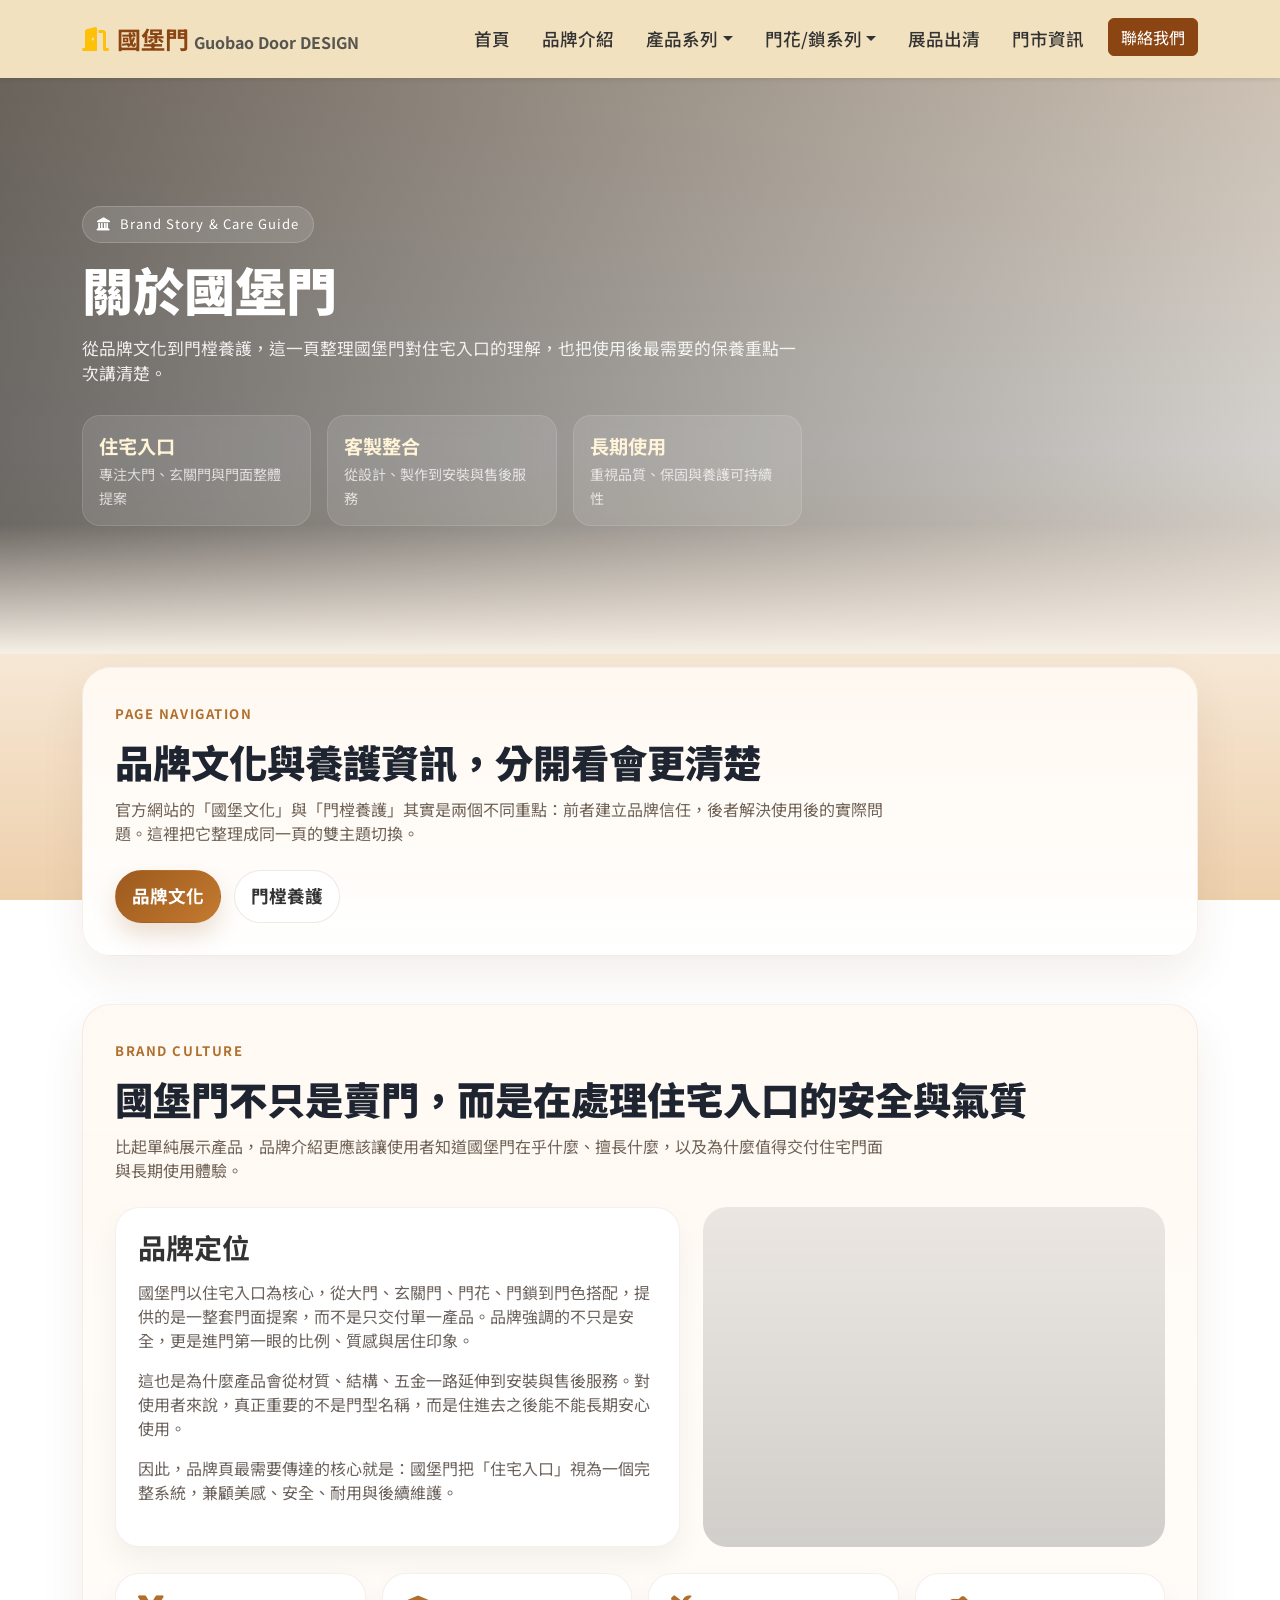
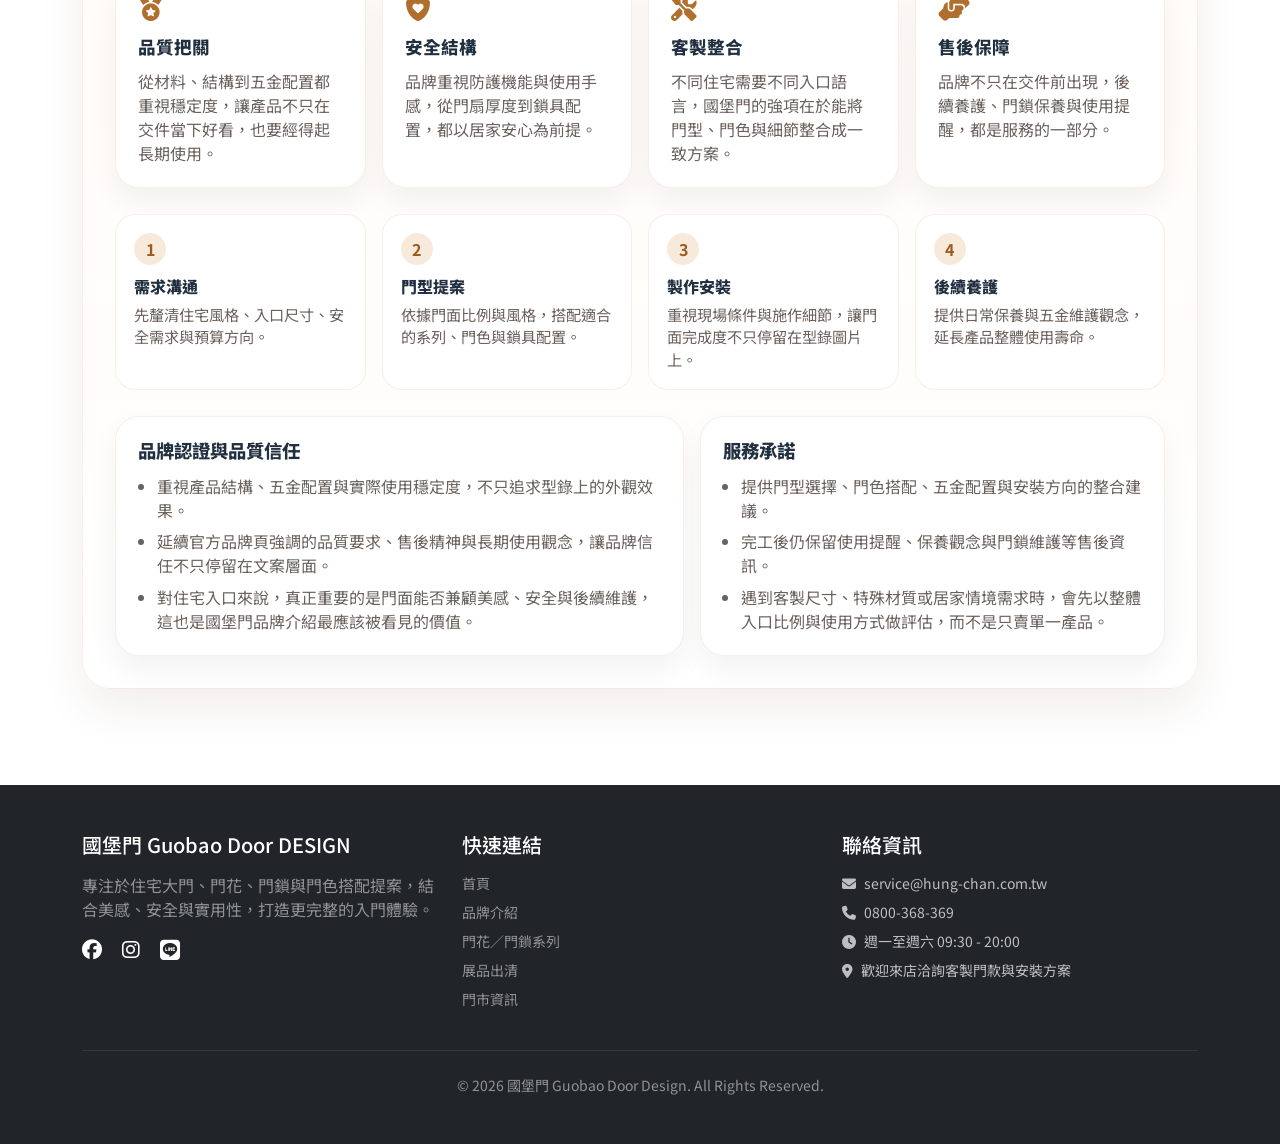
==== 品牌介紹.html @ 3e799847 "Initial website update" ====
<!DOCTYPE html>
<html lang="zh-TW">
<head>
    <meta charset="UTF-8">
    <meta name="viewport" content="width=device-width, initial-scale=1.0">
    <title>品牌介紹與養護 - 國堡門</title>
    <link href="https://cdn.jsdelivr.net/npm/bootstrap@5.3.0/dist/css/bootstrap.min.css" rel="stylesheet">
    <link rel="stylesheet" href="https://cdnjs.cloudflare.com/ajax/libs/font-awesome/6.4.0/css/all.min.css">
    <link href="https://fonts.googleapis.com/css2?family=Noto+Sans+TC:wght@300;400;500;700;900&display=swap" rel="stylesheet">
    <link rel="stylesheet" href="styles.css">
    <style>
        .brand-hero {
            min-height: 64vh;
            position: relative;
            display: flex;
            align-items: center;
            background:
                linear-gradient(90deg, rgba(21, 18, 16, 0.62), rgba(21, 18, 16, 0.18)),
                url('https://hung-chan.com.tw/media/k2/items/cache/24d767ce6c156eb07b1fc26c266211f5_XL.jpg') center center / cover no-repeat;
        }

        .brand-hero::after {
            content: "";
            position: absolute;
            inset: auto 0 0 0;
            height: 130px;
            background: linear-gradient(180deg, rgba(255,255,255,0), rgba(247,240,231,1));
        }

        .brand-hero-content {
            position: relative;
            z-index: 1;
            color: #fff;
            max-width: 720px;
        }

        .eyebrow {
            display: inline-flex;
            align-items: center;
            gap: 0.55rem;
            padding: 0.48rem 0.88rem;
            border-radius: 999px;
            background: rgba(255,255,255,0.12);
            border: 1px solid rgba(255,255,255,0.18);
            font-size: 0.82rem;
            letter-spacing: 0.08em;
            margin-bottom: 1rem;
        }

        .brand-hero-content h1 {
            font-size: clamp(2.5rem, 4vw, 4rem);
            font-weight: 900;
            margin-bottom: 1rem;
        }

        .brand-hero-content p {
            color: rgba(255,255,255,0.88);
            font-size: 1.05rem;
            margin-bottom: 1.6rem;
        }

        .brand-metrics {
            display: grid;
            grid-template-columns: repeat(3, minmax(0, 1fr));
            gap: 1rem;
            margin-top: 1.8rem;
        }

        .brand-metric {
            background: rgba(255,255,255,0.1);
            border: 1px solid rgba(255,255,255,0.12);
            backdrop-filter: blur(10px);
            border-radius: 18px;
            padding: 1rem;
        }

        .brand-metric strong {
            display: block;
            color: #fff3d8;
            font-size: 1.2rem;
        }

        .brand-metric span {
            color: rgba(255,255,255,0.72);
            font-size: 0.88rem;
        }

        .brand-shell {
            margin-top: -2.2rem;
            position: relative;
            z-index: 2;
        }

        .brand-panel,
        .brand-section {
            background: linear-gradient(180deg, rgba(255,249,242,0.96), rgba(255,255,255,0.98));
            border-radius: 28px;
            padding: 2rem;
            box-shadow: 0 20px 45px rgba(89, 56, 31, 0.08);
            border: 1px solid rgba(139, 69, 19, 0.08);
        }

        .section-kicker {
            color: #b06f2d;
            font-size: 0.82rem;
            letter-spacing: 0.12em;
            text-transform: uppercase;
            font-weight: 700;
            display: inline-block;
            margin-bottom: 0.9rem;
        }

        .section-title-lg {
            font-size: clamp(1.9rem, 3vw, 2.8rem);
            font-weight: 900;
            color: #1f2530;
            margin-bottom: 0.8rem;
        }

        .section-lead {
            color: #6f6256;
            max-width: 780px;
        }

        .brand-tabs {
            display: flex;
            flex-wrap: wrap;
            gap: 0.8rem;
            margin-top: 1.6rem;
        }

        .brand-tabs .nav-link {
            border-radius: 999px;
            border: 1px solid rgba(139, 69, 19, 0.12);
            background: #fff;
            color: #7a5a3b;
            font-weight: 700;
            padding: 0.75rem 1.15rem;
        }

        .brand-tabs .nav-link.active {
            background: linear-gradient(135deg, #9c5a1e, #c47a2f);
            color: #fff !important;
            border-color: transparent;
            box-shadow: 0 12px 24px rgba(156, 90, 30, 0.2);
        }

        .story-grid {
            display: grid;
            grid-template-columns: 1.1fr 0.9fr;
            gap: 1.4rem;
            margin-top: 1.6rem;
        }

        .story-card,
        .value-card,
        .care-card,
        .note-card {
            background: #fff;
            border-radius: 24px;
            border: 1px solid rgba(139, 69, 19, 0.08);
            box-shadow: 0 14px 30px rgba(0,0,0,0.05);
            padding: 1.4rem;
            height: 100%;
        }

        .story-visual {
            min-height: 100%;
            background:
                linear-gradient(180deg, rgba(0,0,0,0.08), rgba(0,0,0,0.18)),
                url('https://hung-chan.com.tw/media/k2/items/cache/24d767ce6c156eb07b1fc26c266211f5_XL.jpg') center center / cover no-repeat;
            border-radius: 24px;
            min-height: 340px;
        }

        .value-grid,
        .care-grid {
            display: grid;
            grid-template-columns: repeat(4, minmax(0, 1fr));
            gap: 1rem;
            margin-top: 1.6rem;
        }

        .value-card i,
        .care-card i,
        .note-card i {
            font-size: 1.6rem;
            color: #b06f2d;
            margin-bottom: 0.9rem;
        }

        .value-card h3,
        .care-card h3,
        .note-card h3 {
            font-size: 1.1rem;
            font-weight: 800;
            color: #213040;
            margin-bottom: 0.7rem;
        }

        .value-card p,
        .care-card p,
        .note-card p,
        .story-card p {
            color: #6b625d;
            margin-bottom: 0;
        }

        .process-strip {
            display: grid;
            grid-template-columns: repeat(4, minmax(0, 1fr));
            gap: 1rem;
            margin-top: 1.6rem;
        }

        .process-step {
            background: #fff;
            border-radius: 20px;
            padding: 1.15rem;
            border: 1px solid rgba(139, 69, 19, 0.08);
        }

        .process-step strong {
            display: inline-flex;
            align-items: center;
            justify-content: center;
            width: 2rem;
            height: 2rem;
            border-radius: 999px;
            background: #f7eadb;
            color: #9c5a1e;
            margin-bottom: 0.75rem;
        }

        .process-step h4 {
            font-size: 1rem;
            font-weight: 800;
            color: #213040;
            margin-bottom: 0.4rem;
        }

        .process-step p {
            color: #6b625d;
            margin-bottom: 0;
            font-size: 0.95rem;
        }

        .trust-grid {
            display: grid;
            grid-template-columns: 1.1fr 0.9fr;
            gap: 1rem;
            margin-top: 1.6rem;
        }

        .trust-card {
            background: #fff;
            border-radius: 24px;
            border: 1px solid rgba(139, 69, 19, 0.08);
            box-shadow: 0 14px 30px rgba(0,0,0,0.05);
            padding: 1.4rem;
            height: 100%;
        }

        .trust-card h3 {
            font-size: 1.15rem;
            font-weight: 800;
            color: #213040;
            margin-bottom: 0.8rem;
        }

        .trust-list {
            margin: 0;
            padding-left: 1.15rem;
            color: #6b625d;
        }

        .trust-list li + li {
            margin-top: 0.45rem;
        }

        .care-grid {
            grid-template-columns: repeat(2, minmax(0, 1fr));
        }

        .care-list {
            margin: 0;
            padding-left: 1.15rem;
            color: #6b625d;
        }

        .care-list li + li {
            margin-top: 0.45rem;
        }

        .note-grid {
            display: grid;
            grid-template-columns: repeat(2, minmax(0, 1fr));
            gap: 1rem;
            margin-top: 1.4rem;
        }

        @media (max-width: 991.98px) {
            .brand-metrics,
            .value-grid,
            .process-strip,
            .care-grid,
            .note-grid,
            .story-grid,
            .trust-grid {
                grid-template-columns: repeat(2, minmax(0, 1fr));
            }

            .story-grid {
                grid-template-columns: 1fr;
            }
        }

        @media (max-width: 767.98px) {
            .brand-metrics,
            .value-grid,
            .process-strip,
            .care-grid,
            .note-grid,
            .trust-grid {
                grid-template-columns: 1fr;
            }

            .brand-panel,
            .brand-section {
                padding: 1.35rem;
                border-radius: 22px;
            }

            .story-visual {
                min-height: 240px;
            }
        }
    </style>
</head>
<body>
    <nav class="navbar navbar-expand-lg navbar-light bg-light sticky-top shadow-sm">
        <div class="container">
            <a class="navbar-brand d-flex align-items-center" href="index.html">
                <i class="fas fa-door-open me-2 text-warning"></i>
                <span>國堡門 <small class="text-muted fs-6">Guobao Door DESIGN</small></span>
            </a>
            <button class="navbar-toggler" type="button" data-bs-toggle="collapse" data-bs-target="#navbarNav" aria-controls="navbarNav" aria-expanded="false" aria-label="Toggle navigation">
                <span class="navbar-toggler-icon"></span>
            </button>
            <div class="collapse navbar-collapse" id="navbarNav">
                <ul class="navbar-nav ms-auto">
                    <li class="nav-item"><a class="nav-link" href="index.html">首頁</a></li>
                    <li class="nav-item"><a class="nav-link active" href="品牌介紹.html">品牌介紹</a></li>
                    <li class="nav-item dropdown">
                        <a class="nav-link dropdown-toggle" href="產品系列.html" id="navbarDropdown" role="button" data-bs-toggle="dropdown" aria-expanded="false">產品系列</a>
                        <ul class="dropdown-menu product-series-menu" aria-labelledby="navbarDropdown">
                            <li><a class="dropdown-item" href="雙玄關門A系列.html">雙玄關門系列A系列</a></li>
                            <li><a class="dropdown-item" href="雙玄關門D系列.html">雙玄關門系列D系列</a></li>
                            <li><a class="dropdown-item" href="雙玄關門系列.html">雙玄關門系列</a></li>
                            <li><a class="dropdown-item" href="產品系列.html#double-window-series">雙玄關門雙視窗系列</a></li>
                            <li><a class="dropdown-item" href="產品系列.html#waterproof-series">防水防污門系列</a></li>
                            <li><a class="dropdown-item" href="產品系列.html#steel-series">鋼製壓板門系列</a></li>
                            <li><a class="dropdown-item" href="產品系列.html#louver-series">百頁通風門系列</a></li>
                            <li><a class="dropdown-item" href="產品系列.html#japanese-series">日式玄關門系列</a></li>
                            <li><a class="dropdown-item" href="產品系列.html#stone-series">石材玄關門系列</a></li>
                            <li><a class="dropdown-item" href="產品系列.html#carving-series">烤漆精雕門系列</a></li>
                            <li><a class="dropdown-item" href="產品系列.html#louvre-series">羅浮宮浮雕門系列</a></li>
                            <li><a class="dropdown-item" href="產品系列.html#door-in-door-series">門中門系列</a></li>
                            <li><a class="dropdown-item" href="產品系列.html#tech-wood-series">科技實木門系列</a></li>
                            <li><a class="dropdown-item" href="產品系列.html#natural-wood-series">天然實木門系列</a></li>
                            <li><a class="dropdown-item" href="產品系列.html#carbon-series">碳纖防爆門系列</a></li>
                            <li><a class="dropdown-item" href="產品系列.html#smdoor-series">雙茂門</a></li>
                        </ul>
                    </li>
                    <li class="nav-item dropdown">
                        <a class="nav-link dropdown-toggle" href="#" id="navbarDropdownDoorLock" role="button" data-bs-toggle="dropdown" aria-expanded="false">門花/鎖系列</a>
                        <ul class="dropdown-menu dropdown-menu-end" aria-labelledby="navbarDropdownDoorLock">
                            <li><a class="dropdown-item" href="門花鎖系列.html">門花系列</a></li>
                            <li><a class="dropdown-item" href="門鎖系列.html">門鎖系列</a></li>
                            <li><a class="dropdown-item" href="門色總覽.html">門色總覽</a></li>
                        </ul>
                    </li>
                    <li class="nav-item"><a class="nav-link" href="展品出清.html">展品出清</a></li>
                    <li class="nav-item"><a class="nav-link" href="聯絡我們.html">門市資訊</a></li>
                    <li class="nav-item"><a class="btn btn-primary-custom ms-2" href="聯絡我們.html">聯絡我們</a></li>
                </ul>
            </div>
        </div>
    </nav>

    <header class="brand-hero">
        <div class="container">
            <div class="brand-hero-content">
                <span class="eyebrow"><i class="fas fa-landmark"></i> Brand Story & Care Guide</span>
                <h1>關於國堡門</h1>
                <p>從品牌文化到門樘養護，這一頁整理國堡門對住宅入口的理解，也把使用後最需要的保養重點一次講清楚。</p>
                <div class="brand-metrics">
                    <div class="brand-metric">
                        <strong>住宅入口</strong>
                        <span>專注大門、玄關門與門面整體提案</span>
                    </div>
                    <div class="brand-metric">
                        <strong>客製整合</strong>
                        <span>從設計、製作到安裝與售後服務</span>
                    </div>
                    <div class="brand-metric">
                        <strong>長期使用</strong>
                        <span>重視品質、保固與養護可持續性</span>
                    </div>
                </div>
            </div>
        </div>
    </header>

    <main class="container py-5 brand-shell">
        <section class="brand-panel mb-5">
            <span class="section-kicker">Page Navigation</span>
            <h2 class="section-title-lg">品牌文化與養護資訊，分開看會更清楚</h2>
            <p class="section-lead mb-0">官方網站的「國堡文化」與「門樘養護」其實是兩個不同重點：前者建立品牌信任，後者解決使用後的實際問題。這裡把它整理成同一頁的雙主題切換。</p>
            <ul class="nav brand-tabs" id="brandTabs" role="tablist">
                <li class="nav-item" role="presentation">
                    <button class="nav-link active" id="culture-tab" data-bs-toggle="pill" data-bs-target="#culture-pane" type="button" role="tab" aria-controls="culture-pane" aria-selected="true">品牌文化</button>
                </li>
                <li class="nav-item" role="presentation">
                    <button class="nav-link" id="care-tab" data-bs-toggle="pill" data-bs-target="#care-pane" type="button" role="tab" aria-controls="care-pane" aria-selected="false">門樘養護</button>
                </li>
            </ul>
        </section>

        <div class="tab-content">
            <section class="tab-pane fade show active brand-section mb-5" id="culture-pane" role="tabpanel" aria-labelledby="culture-tab" tabindex="0">
                <span class="section-kicker">Brand Culture</span>
                <h2 class="section-title-lg">國堡門不只是賣門，而是在處理住宅入口的安全與氣質</h2>
                <p class="section-lead">比起單純展示產品，品牌介紹更應該讓使用者知道國堡門在乎什麼、擅長什麼，以及為什麼值得交付住宅門面與長期使用體驗。</p>

                <div class="story-grid">
                    <article class="story-card">
                        <h3 class="fw-bold mb-3">品牌定位</h3>
                        <p class="mb-3">國堡門以住宅入口為核心，從大門、玄關門、門花、門鎖到門色搭配，提供的是一整套門面提案，而不是只交付單一產品。品牌強調的不只是安全，更是進門第一眼的比例、質感與居住印象。</p>
                        <p class="mb-3">這也是為什麼產品會從材質、結構、五金一路延伸到安裝與售後服務。對使用者來說，真正重要的不是門型名稱，而是住進去之後能不能長期安心使用。</p>
                        <p>因此，品牌頁最需要傳達的核心就是：國堡門把「住宅入口」視為一個完整系統，兼顧美感、安全、耐用與後續維護。</p>
                    </article>
                    <div class="story-visual"></div>
                </div>

                <div class="value-grid">
                    <article class="value-card">
                        <i class="fas fa-medal"></i>
                        <h3>品質把關</h3>
                        <p>從材料、結構到五金配置都重視穩定度，讓產品不只在交件當下好看，也要經得起長期使用。</p>
                    </article>
                    <article class="value-card">
                        <i class="fas fa-shield-heart"></i>
                        <h3>安全結構</h3>
                        <p>品牌重視防護機能與使用手感，從門扇厚度到鎖具配置，都以居家安心為前提。</p>
                    </article>
                    <article class="value-card">
                        <i class="fas fa-screwdriver-wrench"></i>
                        <h3>客製整合</h3>
                        <p>不同住宅需要不同入口語言，國堡門的強項在於能將門型、門色與細節整合成一致方案。</p>
                    </article>
                    <article class="value-card">
                        <i class="fas fa-handshake-angle"></i>
                        <h3>售後保障</h3>
                        <p>品牌不只在交件前出現，後續養護、門鎖保養與使用提醒，都是服務的一部分。</p>
                    </article>
                </div>

                <div class="process-strip">
                    <article class="process-step">
                        <strong>1</strong>
                        <h4>需求溝通</h4>
                        <p>先釐清住宅風格、入口尺寸、安全需求與預算方向。</p>
                    </article>
                    <article class="process-step">
                        <strong>2</strong>
                        <h4>門型提案</h4>
                        <p>依據門面比例與風格，搭配適合的系列、門色與鎖具配置。</p>
                    </article>
                    <article class="process-step">
                        <strong>3</strong>
                        <h4>製作安裝</h4>
                        <p>重視現場條件與施作細節，讓門面完成度不只停留在型錄圖片上。</p>
                    </article>
                    <article class="process-step">
                        <strong>4</strong>
                        <h4>後續養護</h4>
                        <p>提供日常保養與五金維護觀念，延長產品整體使用壽命。</p>
                    </article>
                </div>

                <div class="trust-grid">
                    <article class="trust-card">
                        <h3>品牌認證與品質信任</h3>
                        <ul class="trust-list">
                            <li>重視產品結構、五金配置與實際使用穩定度，不只追求型錄上的外觀效果。</li>
                            <li>延續官方品牌頁強調的品質要求、售後精神與長期使用觀念，讓品牌信任不只停留在文案層面。</li>
                            <li>對住宅入口來說，真正重要的是門面能否兼顧美感、安全與後續維護，這也是國堡門品牌介紹最應該被看見的價值。</li>
                        </ul>
                    </article>
                    <article class="trust-card">
                        <h3>服務承諾</h3>
                        <ul class="trust-list">
                            <li>提供門型選擇、門色搭配、五金配置與安裝方向的整合建議。</li>
                            <li>完工後仍保留使用提醒、保養觀念與門鎖維護等售後資訊。</li>
                            <li>遇到客製尺寸、特殊材質或居家情境需求時，會先以整體入口比例與使用方式做評估，而不是只賣單一產品。</li>
                        </ul>
                    </article>
                </div>
            </section>

            <section class="tab-pane fade brand-section mb-5" id="care-pane" role="tabpanel" aria-labelledby="care-tab" tabindex="0">
                <span class="section-kicker">Maintenance Guide</span>
                <h2 class="section-title-lg">門樘養護整理成更容易照著做的使用手冊</h2>
                <p class="section-lead">養護頁最重要的價值不是看起來像品牌文案，而是使用者能不能快速知道「什麼能做、什麼不能做、多久做一次」。這裡把常見情境拆成幾個最實用的區塊。</p>

                <div class="care-grid">
                    <article class="care-card">
                        <i class="fas fa-broom"></i>
                        <h3>日常清潔</h3>
                        <ul class="care-list">
                            <li>以乾布先除塵，再搭配中性水蠟或碧麗珠擦拭門面。</li>
                            <li>避免長時間使用濕布直接擦拭，以免影響烤漆與表面處理。</li>
                            <li>不使用甲苯、去漬油、強酸強鹼等侵蝕性清潔劑。</li>
                        </ul>
                    </article>
                    <article class="care-card">
                        <i class="fas fa-paint-roller"></i>
                        <h3>施工後處理</h3>
                        <ul class="care-list">
                            <li>水泥或水性油漆沾附時，先以濕紙巾軟化污漬再輕刷去除。</li>
                            <li>切勿直接以硬物刮除，避免傷及烤漆與表面紋理。</li>
                            <li>若污染範圍較大，建議先聯繫門市確認清潔方式。</li>
                        </ul>
                    </article>
                    <article class="care-card">
                        <i class="fas fa-key"></i>
                        <h3>門鎖與鉸鍊</h3>
                        <ul class="care-list">
                            <li>建議每半年檢查一次門鎖、把手與鉸鍊運作是否順暢。</li>
                            <li>可定期使用適合的潤滑用品保養五金，減少異音與卡滯。</li>
                            <li>若發現鬆動或偏移，應盡早調整，避免使用負擔加大。</li>
                        </ul>
                    </article>
                    <article class="care-card">
                        <i class="fas fa-spray-can-sparkles"></i>
                        <h3>玻璃與特殊材質</h3>
                        <ul class="care-list">
                            <li>玻璃先去除灰塵與雜質，再將少量清潔劑噴在抹布上擦拭。</li>
                            <li>不要直接把清潔劑噴在玻璃上，以免殘留痕跡或起霧。</li>
                            <li>實木與科技實木門請以乾布保養，避免以清水直接沖洗。</li>
                        </ul>
                    </article>
                </div>

                <div class="note-grid">
                    <article class="note-card">
                        <i class="fas fa-circle-exclamation"></i>
                        <h3>禁止事項</h3>
                        <p>避免使用無煙鹽酸、去漬油、甲苯與其他高腐蝕性化學清潔劑；也不要以鐵刷、刀片等硬物刮除門面污漬。</p>
                    </article>
                    <article class="note-card">
                        <i class="fas fa-tree"></i>
                        <h3>實木門提醒</h3>
                        <p>天然木材會受到氣候影響，可能出現細微裂痕或紋理變化，這屬於自然材質特性，日常應避免潮濕與曝曬。</p>
                    </article>
                </div>
            </section>
        </div>
    </main>

    <footer id="contact" class="bg-dark text-white py-5">
        <div class="container">
            <div class="row g-4">
                <div class="col-lg-4 col-md-6">
                    <h5 class="text-white mb-3">國堡門 Guobao Door DESIGN</h5>
                    <p class="text-white-50 mb-3">專注於住宅大門、門花、門鎖與門色搭配提案，結合美感、安全與實用性，打造更完整的入門體驗。</p>
                    <div class="social-icons mt-3">
                        <a href="#" class="me-3 text-white"><i class="fab fa-facebook fa-lg"></i></a>
                        <a href="#" class="me-3 text-white"><i class="fab fa-instagram fa-lg"></i></a>
                        <a href="#" class="text-white"><i class="fab fa-line fa-lg"></i></a>
                    </div>
                </div>
                <div class="col-lg-4 col-md-6">
                    <h5 class="text-white mb-3">快速連結</h5>
                    <ul class="list-unstyled small">
                        <li class="mb-2"><a href="index.html" class="text-white-50 text-decoration-none">首頁</a></li>
                        <li class="mb-2"><a href="品牌介紹.html" class="text-white-50 text-decoration-none">品牌介紹</a></li>
                        <li class="mb-2"><a href="門花鎖系列.html" class="text-white-50 text-decoration-none">門花／門鎖系列</a></li>
                        <li class="mb-2"><a href="展品出清.html" class="text-white-50 text-decoration-none">展品出清</a></li>
                        <li class="mb-2"><a href="聯絡我們.html" class="text-white-50 text-decoration-none">門市資訊</a></li>
                    </ul>
                </div>
                <div class="col-lg-4 col-md-12">
                    <h5 class="text-white mb-3">聯絡資訊</h5>
                    <ul class="list-unstyled small text-white-50 mb-0">
                        <li class="mb-2"><i class="fas fa-envelope me-2"></i>service@hung-chan.com.tw</li>
                        <li class="mb-2"><i class="fas fa-phone me-2"></i>0800-368-369</li>
                        <li class="mb-2"><i class="fas fa-clock me-2"></i>週一至週六 09:30 - 20:00</li>
                        <li class="mb-2"><i class="fas fa-location-dot me-2"></i>歡迎來店洽詢客製門款與安裝方案</li>
                    </ul>
                </div>
            </div>
            <hr class="border-secondary my-4">
            <div class="text-center small text-white-50">
                &copy; 2026 國堡門 Guobao Door Design. All Rights Reserved.
            </div>
        </div>
    </footer>

    <script src="https://cdn.jsdelivr.net/npm/bootstrap@5.3.0/dist/js/bootstrap.bundle.min.js"></script>
</body>
</html>
---- styles.css ----
:root {
    --primary-color: #8B4513; /* SaddleBrown - for wood feel */
    --secondary-color: #A0522D; /* Sienna */
    --accent-color: #DAA520; /* GoldenRod - for luxury */
    --text-dark: #333333;
    --text-light: #f8f9fa;
    --bg-light: #f4f4f4;
}

body {
    font-family: 'Noto Sans TC', sans-serif; /* Good for Traditional Chinese */
    /* 漸層背景：從上方極淺的暖白過渡到下方的淺卡其/灰暖色，增加層次感 */
    background: linear-gradient(180deg, #F3E3D0 0%, #fdfbf7 50%, #eed0ac 100%);
    background-attachment: fixed; /* 讓背景固定，滾動時更有質感 */
    color: var(--text-dark);
}

/* Navbar */
.navbar {
    padding-top: 1rem;
    padding-bottom: 1rem;
    /* 在這裡自訂顏色，加上 !important 以覆蓋 Bootstrap 的預設設定 */
    background-color: #f2e1bf !important; /* 範例：使用與背景相似的暖白色 */
}

.navbar-brand {
    font-weight: bold;
    color: var(--primary-color) !important;
    font-size: 1.5rem; /* Larger brand */
}

.nav-link {
    color: var(--text-dark) !important;
    font-weight: 500;
    font-size: 1.1rem; /* Larger links */
    padding-left: 1rem !important;
    padding-right: 1rem !important;
}

.nav-link:hover {
    color: var(--primary-color) !important;
}

/* Fix Dropdown Positioning */
.nav-item.dropdown {
    position: relative;
}

.product-series-menu {
    min-width: 34rem;
    padding: 0.85rem;
    border: 0;
    border-radius: 18px;
    box-shadow: 0 18px 40px rgba(0, 0, 0, 0.14);
    background: rgba(34, 31, 28, 0.96);
    display: none;
    grid-template-columns: repeat(2, minmax(0, 1fr));
    gap: 0.25rem 0.4rem;
}

.product-series-menu.show {
    display: grid;
}

.product-series-menu .dropdown-item {
    white-space: normal;
    color: rgba(255, 255, 255, 0.88);
    border-radius: 10px;
    padding: 0.68rem 0.8rem;
    font-size: 0.95rem;
    transition: all 0.2s ease;
}

.product-series-menu .dropdown-item:hover,
.product-series-menu .dropdown-item:focus,
.product-series-menu .dropdown-item.active {
    background: rgba(255, 255, 255, 0.1);
    color: #ffe5c2;
}

@media (max-width: 991.98px) {
    .product-series-menu {
        min-width: 100%;
        grid-template-columns: 1fr;
    }
}

/* Hero Section */
.hero-section {
    background: url('https://hung-chan.com.tw/images/slide/1.jpg') no-repeat center center/cover;
    height: 60vh;
    position: relative;
    display: flex;
    align-items: center;
    justify-content: center;
    color: white;
    text-shadow: 2px 2px 4px rgba(0,0,0,0.7);
}

.hero-overlay {
    position: absolute;
    top: 0;
    left: 0;
    width: 100%;
    height: 100%;
    background-color: rgba(0, 0, 0, 0.4);
}

.hero-content {
    position: relative;
    z-index: 2;
    text-align: center;
}

/* Section Formatting */
.section-title {
    text-align: center;
    margin-bottom: 3rem;
    position: relative;
}

.section-title::after {
    content: '';
    display: block;
    width: 60px;
    height: 3px;
    background-color: var(--primary-color);
    margin: 10px auto 0;
}

/* Product Cards */
.product-card {
    transition: transform 0.3s ease, box-shadow 0.3s ease;
    border: none;
    border-radius: 8px;
    overflow: hidden;
    height: 100%;
}

.product-card:hover {
    transform: translateY(-5px);
    box-shadow: 0 10px 20px rgba(0,0,0,0.1);
}

.product-card img {
    height: 250px;
    object-fit: cover;
    width: 100%;
}

.card-title {
    color: var(--primary-color);
    font-weight: bold;
}

/* Gallery - Masonry-like grid */
.gallery-img {
    width: 100%;
    border-radius: 8px;
    margin-bottom: 20px;
    transition: transform 0.2s ease;
    cursor: pointer;
}

.gallery-img:hover {
    transform: scale(1.02);
}

/* Footer */
footer {
    background-color: #2c2c2c;
    color: var(--text-light);
    padding: 3rem 0;
}

/* Ensure headings are white */
footer h3, footer h4, footer h5 {
    color: #ffffff;
}

/* Ensure paragraph and list text is visible */
footer p, footer li {
    color: rgba(255, 255, 255, 0.7);
}

/* Override Bootstrap's text-muted for footer to make it lighter */
footer .text-muted {
    color: rgba(255, 255, 255, 0.5) !important;
}

footer a {
    color: #ccc;
    text-decoration: none;
}

footer a:hover {
    color: var(--accent-color);
}

.btn-primary-custom {
    background-color: var(--primary-color);
    border-color: var(--primary-color);
    color: white;
}

.btn-primary-custom:hover {
    background-color: var(--secondary-color);
    border-color: var(--secondary-color);
}
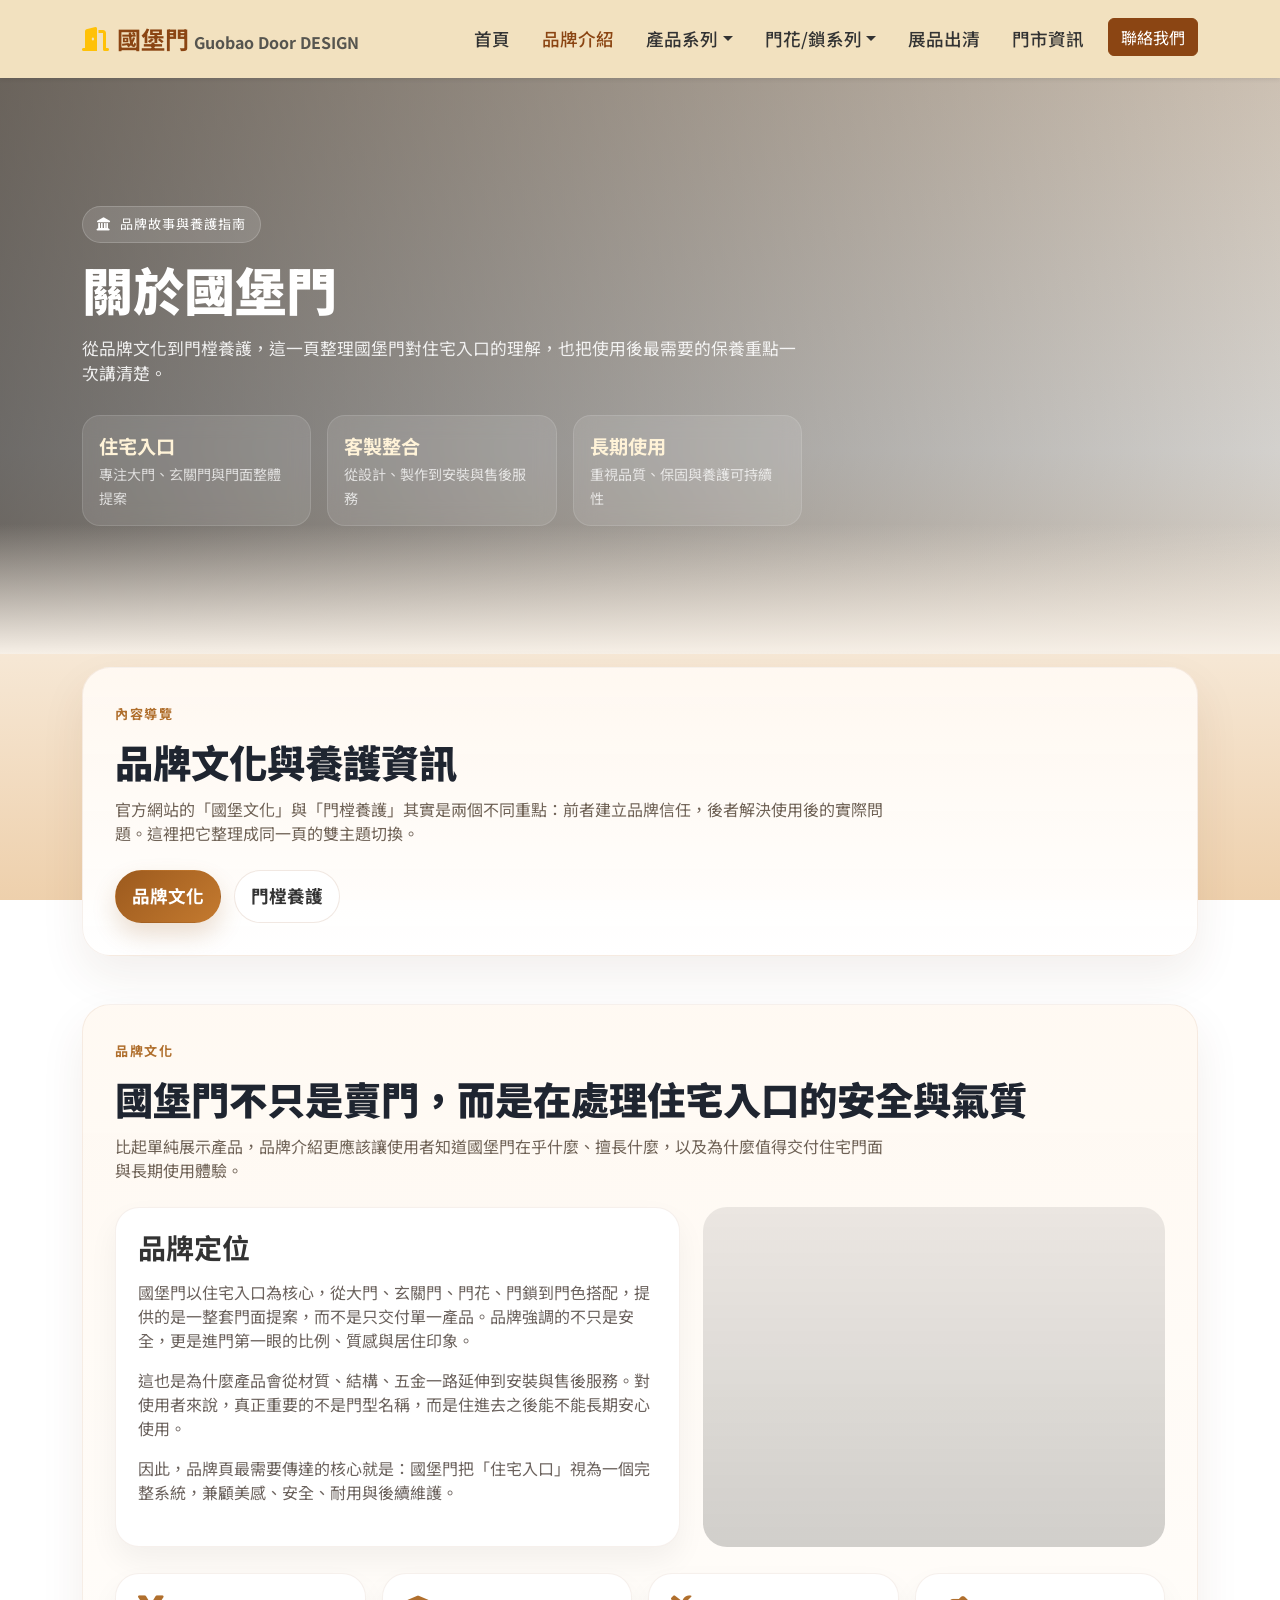
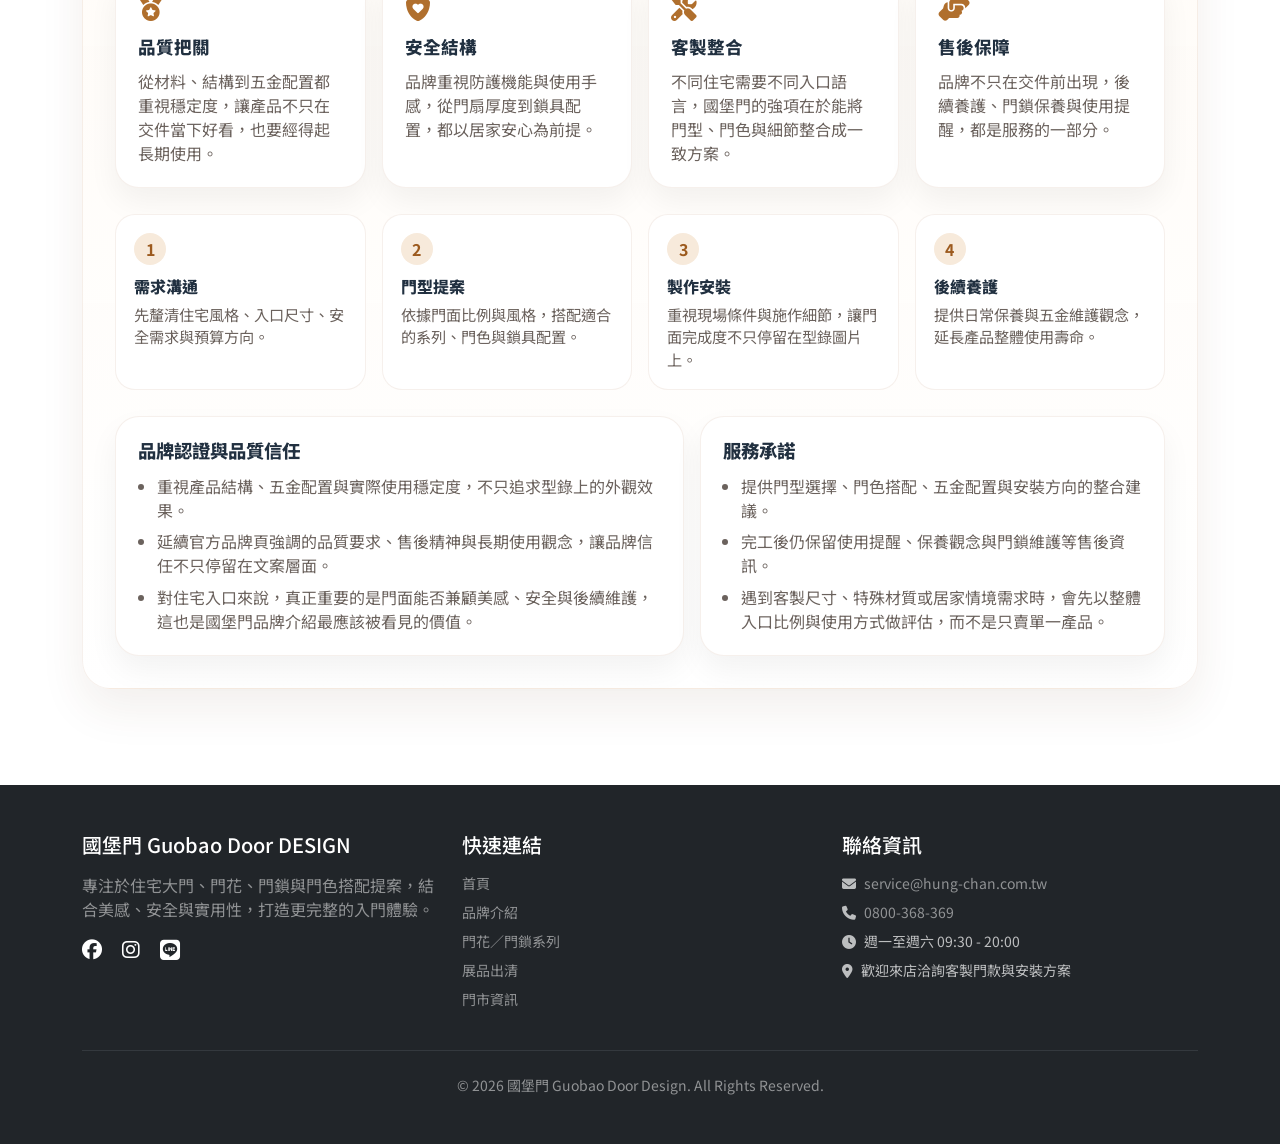
==== commit 85d50a95: "Refresh homepage and product series pages" ====
--- a/品牌介紹.html
+++ b/品牌介紹.html
@@ -1,8 +1,12 @@
-<!DOCTYPE html>
+﻿<!DOCTYPE html>
 <html lang="zh-TW">
 <head>
     <meta charset="UTF-8">
     <meta name="viewport" content="width=device-width, initial-scale=1.0">
+    <meta name="description" content="Guobao Door provides entry doors, locks, color options, product catalogs, and showroom contact information.">
+    <meta property="og:title" content="Guobao Door">
+    <meta property="og:description" content="Guobao Door provides entry doors, locks, color options, product catalogs, and showroom contact information.">
+    <meta property="og:type" content="website">
     <title>品牌介紹與養護 - 國堡門</title>
     <link href="https://cdn.jsdelivr.net/npm/bootstrap@5.3.0/dist/css/bootstrap.min.css" rel="stylesheet">
     <link rel="stylesheet" href="https://cdnjs.cloudflare.com/ajax/libs/font-awesome/6.4.0/css/all.min.css">
@@ -338,60 +342,11 @@
     </style>
 </head>
 <body>
-    <nav class="navbar navbar-expand-lg navbar-light bg-light sticky-top shadow-sm">
-        <div class="container">
-            <a class="navbar-brand d-flex align-items-center" href="index.html">
-                <i class="fas fa-door-open me-2 text-warning"></i>
-                <span>國堡門 <small class="text-muted fs-6">Guobao Door DESIGN</small></span>
-            </a>
-            <button class="navbar-toggler" type="button" data-bs-toggle="collapse" data-bs-target="#navbarNav" aria-controls="navbarNav" aria-expanded="false" aria-label="Toggle navigation">
-                <span class="navbar-toggler-icon"></span>
-            </button>
-            <div class="collapse navbar-collapse" id="navbarNav">
-                <ul class="navbar-nav ms-auto">
-                    <li class="nav-item"><a class="nav-link" href="index.html">首頁</a></li>
-                    <li class="nav-item"><a class="nav-link active" href="品牌介紹.html">品牌介紹</a></li>
-                    <li class="nav-item dropdown">
-                        <a class="nav-link dropdown-toggle" href="產品系列.html" id="navbarDropdown" role="button" data-bs-toggle="dropdown" aria-expanded="false">產品系列</a>
-                        <ul class="dropdown-menu product-series-menu" aria-labelledby="navbarDropdown">
-                            <li><a class="dropdown-item" href="雙玄關門A系列.html">雙玄關門系列A系列</a></li>
-                            <li><a class="dropdown-item" href="雙玄關門D系列.html">雙玄關門系列D系列</a></li>
-                            <li><a class="dropdown-item" href="雙玄關門系列.html">雙玄關門系列</a></li>
-                            <li><a class="dropdown-item" href="產品系列.html#double-window-series">雙玄關門雙視窗系列</a></li>
-                            <li><a class="dropdown-item" href="產品系列.html#waterproof-series">防水防污門系列</a></li>
-                            <li><a class="dropdown-item" href="產品系列.html#steel-series">鋼製壓板門系列</a></li>
-                            <li><a class="dropdown-item" href="產品系列.html#louver-series">百頁通風門系列</a></li>
-                            <li><a class="dropdown-item" href="產品系列.html#japanese-series">日式玄關門系列</a></li>
-                            <li><a class="dropdown-item" href="產品系列.html#stone-series">石材玄關門系列</a></li>
-                            <li><a class="dropdown-item" href="產品系列.html#carving-series">烤漆精雕門系列</a></li>
-                            <li><a class="dropdown-item" href="產品系列.html#louvre-series">羅浮宮浮雕門系列</a></li>
-                            <li><a class="dropdown-item" href="產品系列.html#door-in-door-series">門中門系列</a></li>
-                            <li><a class="dropdown-item" href="產品系列.html#tech-wood-series">科技實木門系列</a></li>
-                            <li><a class="dropdown-item" href="產品系列.html#natural-wood-series">天然實木門系列</a></li>
-                            <li><a class="dropdown-item" href="產品系列.html#carbon-series">碳纖防爆門系列</a></li>
-                            <li><a class="dropdown-item" href="產品系列.html#smdoor-series">雙茂門</a></li>
-                        </ul>
-                    </li>
-                    <li class="nav-item dropdown">
-                        <a class="nav-link dropdown-toggle" href="#" id="navbarDropdownDoorLock" role="button" data-bs-toggle="dropdown" aria-expanded="false">門花/鎖系列</a>
-                        <ul class="dropdown-menu dropdown-menu-end" aria-labelledby="navbarDropdownDoorLock">
-                            <li><a class="dropdown-item" href="門花鎖系列.html">門花系列</a></li>
-                            <li><a class="dropdown-item" href="門鎖系列.html">門鎖系列</a></li>
-                            <li><a class="dropdown-item" href="門色總覽.html">門色總覽</a></li>
-                        </ul>
-                    </li>
-                    <li class="nav-item"><a class="nav-link" href="展品出清.html">展品出清</a></li>
-                    <li class="nav-item"><a class="nav-link" href="聯絡我們.html">門市資訊</a></li>
-                    <li class="nav-item"><a class="btn btn-primary-custom ms-2" href="聯絡我們.html">聯絡我們</a></li>
-                </ul>
-            </div>
-        </div>
-    </nav>
 
     <header class="brand-hero">
         <div class="container">
             <div class="brand-hero-content">
-                <span class="eyebrow"><i class="fas fa-landmark"></i> Brand Story & Care Guide</span>
+                <span class="eyebrow"><i class="fas fa-landmark"></i> 品牌故事與養護指南</span>
                 <h1>關於國堡門</h1>
                 <p>從品牌文化到門樘養護，這一頁整理國堡門對住宅入口的理解，也把使用後最需要的保養重點一次講清楚。</p>
                 <div class="brand-metrics">
@@ -414,8 +369,8 @@
 
     <main class="container py-5 brand-shell">
         <section class="brand-panel mb-5">
-            <span class="section-kicker">Page Navigation</span>
-            <h2 class="section-title-lg">品牌文化與養護資訊，分開看會更清楚</h2>
+            <span class="section-kicker">內容導覽</span>
+            <h2 class="section-title-lg">品牌文化與養護資訊</h2>
             <p class="section-lead mb-0">官方網站的「國堡文化」與「門樘養護」其實是兩個不同重點：前者建立品牌信任，後者解決使用後的實際問題。這裡把它整理成同一頁的雙主題切換。</p>
             <ul class="nav brand-tabs" id="brandTabs" role="tablist">
                 <li class="nav-item" role="presentation">
@@ -429,7 +384,7 @@
 
         <div class="tab-content">
             <section class="tab-pane fade show active brand-section mb-5" id="culture-pane" role="tabpanel" aria-labelledby="culture-tab" tabindex="0">
-                <span class="section-kicker">Brand Culture</span>
+                <span class="section-kicker">品牌文化</span>
                 <h2 class="section-title-lg">國堡門不只是賣門，而是在處理住宅入口的安全與氣質</h2>
                 <p class="section-lead">比起單純展示產品，品牌介紹更應該讓使用者知道國堡門在乎什麼、擅長什麼，以及為什麼值得交付住宅門面與長期使用體驗。</p>
 
@@ -510,7 +465,7 @@
             </section>
 
             <section class="tab-pane fade brand-section mb-5" id="care-pane" role="tabpanel" aria-labelledby="care-tab" tabindex="0">
-                <span class="section-kicker">Maintenance Guide</span>
+                <span class="section-kicker">養護指南</span>
                 <h2 class="section-title-lg">門樘養護整理成更容易照著做的使用手冊</h2>
                 <p class="section-lead">養護頁最重要的價值不是看起來像品牌文案，而是使用者能不能快速知道「什麼能做、什麼不能做、多久做一次」。這裡把常見情境拆成幾個最實用的區塊。</p>
 
@@ -569,45 +524,14 @@
         </div>
     </main>
 
-    <footer id="contact" class="bg-dark text-white py-5">
-        <div class="container">
-            <div class="row g-4">
-                <div class="col-lg-4 col-md-6">
-                    <h5 class="text-white mb-3">國堡門 Guobao Door DESIGN</h5>
-                    <p class="text-white-50 mb-3">專注於住宅大門、門花、門鎖與門色搭配提案，結合美感、安全與實用性，打造更完整的入門體驗。</p>
-                    <div class="social-icons mt-3">
-                        <a href="#" class="me-3 text-white"><i class="fab fa-facebook fa-lg"></i></a>
-                        <a href="#" class="me-3 text-white"><i class="fab fa-instagram fa-lg"></i></a>
-                        <a href="#" class="text-white"><i class="fab fa-line fa-lg"></i></a>
-                    </div>
-                </div>
-                <div class="col-lg-4 col-md-6">
-                    <h5 class="text-white mb-3">快速連結</h5>
-                    <ul class="list-unstyled small">
-                        <li class="mb-2"><a href="index.html" class="text-white-50 text-decoration-none">首頁</a></li>
-                        <li class="mb-2"><a href="品牌介紹.html" class="text-white-50 text-decoration-none">品牌介紹</a></li>
-                        <li class="mb-2"><a href="門花鎖系列.html" class="text-white-50 text-decoration-none">門花／門鎖系列</a></li>
-                        <li class="mb-2"><a href="展品出清.html" class="text-white-50 text-decoration-none">展品出清</a></li>
-                        <li class="mb-2"><a href="聯絡我們.html" class="text-white-50 text-decoration-none">門市資訊</a></li>
-                    </ul>
-                </div>
-                <div class="col-lg-4 col-md-12">
-                    <h5 class="text-white mb-3">聯絡資訊</h5>
-                    <ul class="list-unstyled small text-white-50 mb-0">
-                        <li class="mb-2"><i class="fas fa-envelope me-2"></i>service@hung-chan.com.tw</li>
-                        <li class="mb-2"><i class="fas fa-phone me-2"></i>0800-368-369</li>
-                        <li class="mb-2"><i class="fas fa-clock me-2"></i>週一至週六 09:30 - 20:00</li>
-                        <li class="mb-2"><i class="fas fa-location-dot me-2"></i>歡迎來店洽詢客製門款與安裝方案</li>
-                    </ul>
-                </div>
-            </div>
-            <hr class="border-secondary my-4">
-            <div class="text-center small text-white-50">
-                &copy; 2026 國堡門 Guobao Door Design. All Rights Reserved.
-            </div>
-        </div>
-    </footer>
-
     <script src="https://cdn.jsdelivr.net/npm/bootstrap@5.3.0/dist/js/bootstrap.bundle.min.js"></script>
+    <script src="shared-layout.js"></script>
+    <script src="shared-enhancements.js"></script>
 </body>
 </html>
+
+
+
+
+
+
--- a/styles.css
+++ b/styles.css
@@ -62,6 +62,13 @@
     display: grid;
 }
 
+.accessory-series-menu {
+    min-width: 11rem;
+    grid-template-columns: 1fr;
+    gap: 0.3rem;
+    padding: 0.7rem;
+}
+
 .product-series-menu .dropdown-item {
     white-space: normal;
     color: rgba(255, 255, 255, 0.88);
@@ -78,10 +85,33 @@
     color: #ffe5c2;
 }
 
+.navbar .dropdown-toggle.active,
+.navbar .nav-link.active {
+    color: var(--primary-color) !important;
+}
+
 @media (max-width: 991.98px) {
+    .brand-mark {
+        width: 2.05rem;
+        height: 2.05rem;
+        border-radius: 0.65rem;
+    }
+
+    .brand-title {
+        font-size: 0.96rem;
+    }
+
+    .brand-subtitle {
+        font-size: 0.53rem;
+    }
+
     .product-series-menu {
         min-width: 100%;
         grid-template-columns: 1fr;
+    }
+
+    .accessory-series-menu {
+        min-width: 100%;
     }
 }
 
@@ -112,6 +142,85 @@
     text-align: center;
 }
 
+.section-eyebrow {
+    display: inline-flex;
+    align-items: center;
+    padding: 0.45rem 0.9rem;
+    border-radius: 999px;
+    font-size: 0.78rem;
+    font-weight: 700;
+    letter-spacing: 0.1em;
+    text-transform: uppercase;
+}
+
+.section-eyebrow {
+    margin-bottom: 0.85rem;
+    color: var(--secondary-color);
+    background: rgba(218, 165, 32, 0.12);
+}
+
+.quick-entry-shell,
+.brand-story {
+    background: linear-gradient(180deg, rgba(255, 250, 243, 0.95), rgba(255, 255, 255, 0.98));
+    border-radius: 28px;
+    padding: 1.6rem;
+    box-shadow: 0 14px 32px rgba(89, 56, 31, 0.06);
+    border: 1px solid rgba(139, 69, 19, 0.08);
+}
+
+.section-heading {
+    margin-bottom: 1.15rem;
+}
+
+.quick-entry-grid {
+    display: grid;
+    grid-template-columns: repeat(4, minmax(0, 1fr));
+    gap: 1rem;
+}
+
+.quick-entry-card {
+    display: flex;
+    flex-direction: column;
+    gap: 0.55rem;
+    padding: 1rem;
+    border-radius: 20px;
+    background: linear-gradient(180deg, #fffdf9, #f8efe5);
+    border: 1px solid rgba(139, 69, 19, 0.08);
+    color: var(--text-dark);
+    text-decoration: none;
+    transition: transform 0.25s ease, box-shadow 0.25s ease;
+}
+
+.quick-entry-card:hover {
+    transform: translateY(-4px);
+    box-shadow: 0 14px 26px rgba(0, 0, 0, 0.08);
+}
+
+.quick-entry-icon {
+    width: 2.7rem;
+    height: 2.7rem;
+    display: inline-flex;
+    align-items: center;
+    justify-content: center;
+    border-radius: 0.9rem;
+    background: linear-gradient(180deg, #c98a49, #9a5721);
+    color: #fff;
+    font-size: 1rem;
+}
+
+.quick-entry-card strong {
+    font-size: 1.18rem;
+    line-height: 1.25;
+    font-weight: 800;
+    color: #4c3221;
+}
+
+.quick-entry-card span:last-child {
+    color: #746150;
+    font-size: 0.86rem;
+    line-height: 1.55;
+}
+
 /* Section Formatting */
 .section-title {
     text-align: center;
@@ -207,3 +316,22 @@
     background-color: var(--secondary-color);
     border-color: var(--secondary-color);
 }
+
+@media (max-width: 991.98px) {
+    .quick-entry-grid {
+        grid-template-columns: 1fr 1fr;
+    }
+}
+
+@media (max-width: 767.98px) {
+    .quick-entry-grid,
+    .brand-point {
+        grid-template-columns: 1fr;
+    }
+
+    .quick-entry-shell,
+    .brand-story {
+        padding: 1.2rem;
+        border-radius: 22px;
+    }
+}
